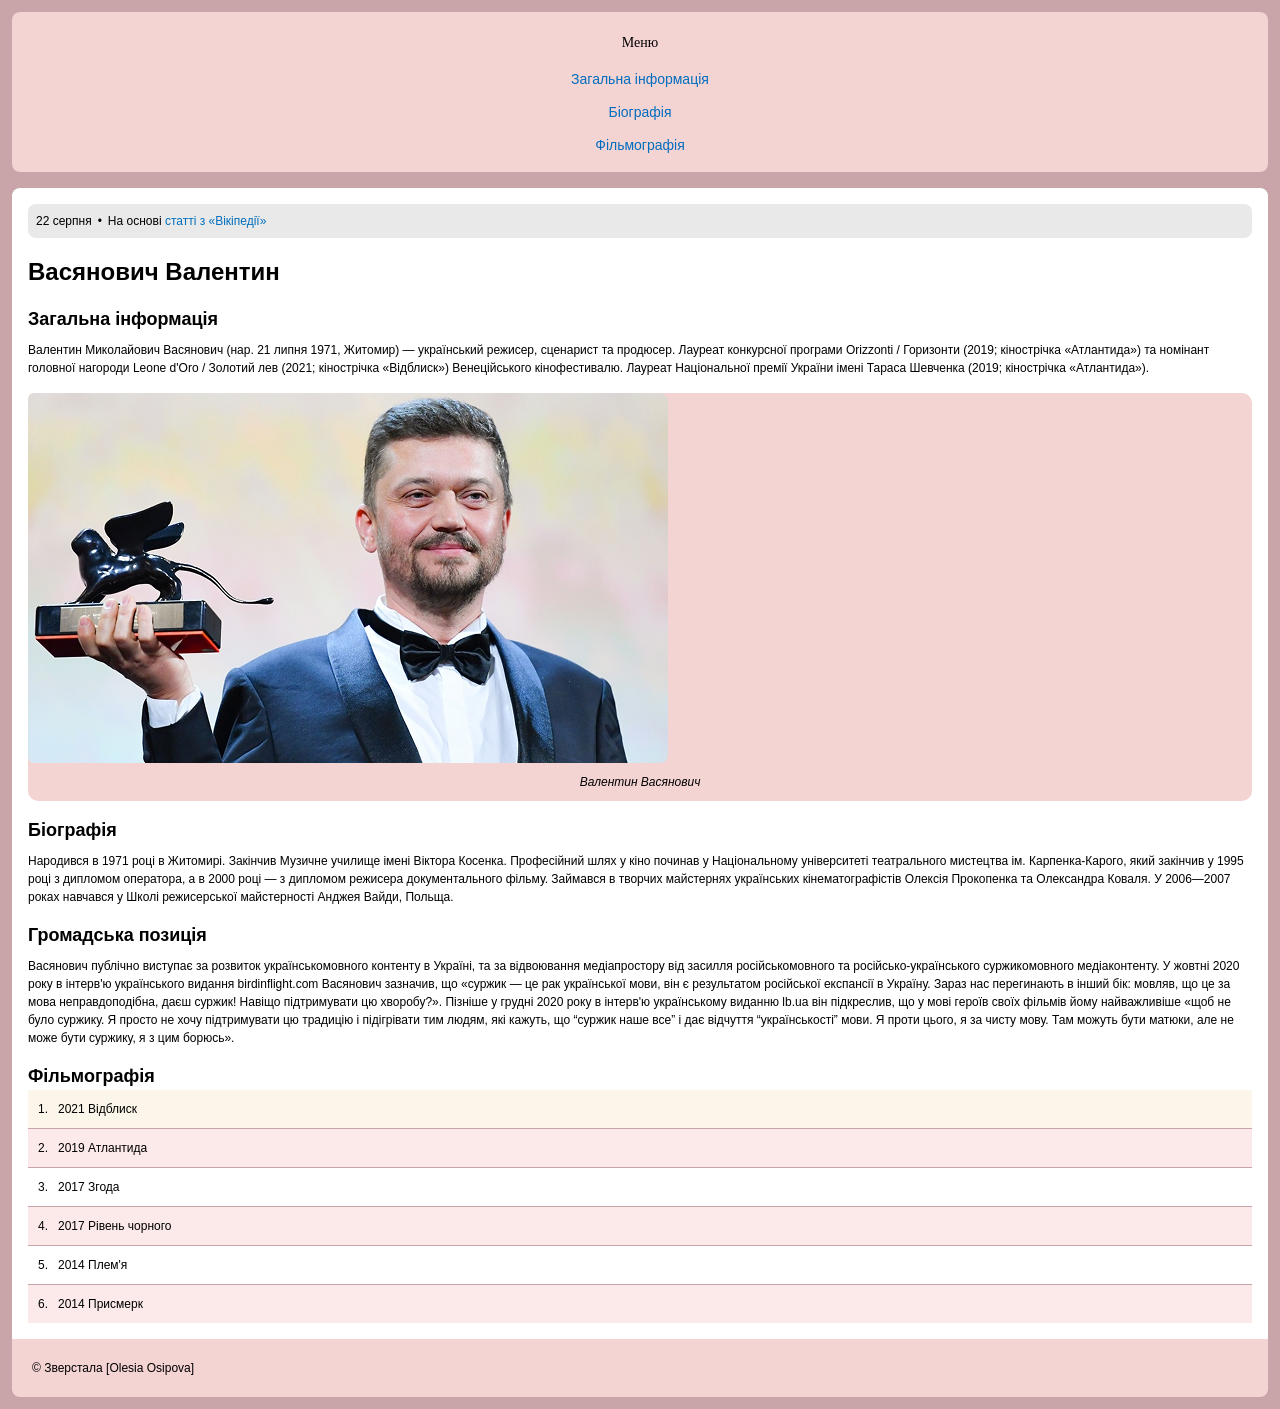
==== lesson_11_practise/index.html @ b1972ccc "Add files via upload" ====
<!DOCTYPE html>
<html lang="en">
<head>
    <meta charset="UTF-8">
    <title>Васянович Валентин</title>
    <link rel="stylesheet" href="style/style.css" type="text/css">
    <meta name="viewport" content="width=device-width, initial-scale=1.0">
</head>
<body>
<div class = "wrapper">
    <header>
        <nav>
            <span class = "menu">Меню</span>
            <ul class = "nav">
                <li><a href = "#">Загальна інформація</a></li>
                <li><a href = "#">Біографія</a></li>
                <li><a href = "#">Фільмографія</a></li>
            </ul>
        </nav>
    </header>

    <main>
        <article class = "date">
            <span>22 серпня</span>&bull;<span>На основі <a href="#">статті з «Вікіпедії»</a></span>
        </article>
        <article class = "main">
            <h1>Васянович Валентин</h1>
            <section class = "info">
                <h2>Загальна інформація</h2>
                <p>Валентин Миколайович Васянович (нар. 21 липня 1971, Житомир) — український режисер, сценарист та продюсер. Лауреат конкурсної програми Orizzonti / Горизонти (2019; кінострічка «Атлантида») та номінант головної нагороди Leone d'Oro / Золотий лев (2021; кінострічка «Відблиск») Венеційського кінофестивалю. Лауреат Національної премії України імені Тараса Шевченка (2019; кінострічка «Атлантида»).</p>
            </section>
            <figure>
                <img src="image/image%201.png" alt="Васянович Валентин">
                <figcaption>Валентин Васянович</figcaption>
            </figure>
            <section class = "info">
                <h2>Біографія</h2>
                <p>Народився в 1971 році в Житомирі. Закінчив Музичне училище імені Віктора Косенка. Професійний шлях у кіно починав у Національному університеті театрального мистецтва ім. Карпенка-Карого, який закінчив у 1995 році з дипломом оператора, а в 2000 році — з дипломом режисера документального фільму. Займався в творчих майстернях українських кінематографістів Олексія Прокопенка та Олександра Коваля. У 2006—2007 роках навчався у Школі режисерської майстерності Анджея Вайди, Польща.</p>
            </section>
            <section class = "info">
                <h2>Громадська позиція</h2>
                <p>Васянович публічно виступає за розвиток українськомовного контенту в Україні, та за відвоювання медіапростору від засилля російськомовного та російсько-українського суржикомовного медіаконтенту. У жовтні 2020 року в інтерв'ю українського видання birdinflight.com Васянович зазначив, що «суржик — це рак української мови, він є результатом російської експансії в Україну. Зараз нас перегинають в інший бік: мовляв, що це за мова неправдоподібна, даєш суржик! Навіщо підтримувати цю хворобу?». Пізніше у грудні 2020 року в інтерв'ю українському виданню lb.ua він підкреслив, що у мові героїв своїх фільмів йому найважливіше «щоб не було суржику. Я просто не хочу підтримувати цю традицію і підігрівати тим людям, які кажуть, що “суржик наше все” і дає відчуття “українськості” мови. Я проти цього, я за чисту мову. Там можуть бути матюки, але не може бути суржику, я з цим борюсь».</p>
            </section>
            <section class = "movie">
                <h2>Фільмографія</h2>
                <ol>
                    <li>2021 Відблиск</li>
                    <li>2019 Атлантида</li>
                    <li>2017 Згода</li>
                    <li>2017 Рівень чорного</li>
                    <li>2014 Плем'я</li>
                    <li>2014 Присмерк</li>
                </ol>
            </section>
        </article>
    </main>
    <footer>
        <span>&copy; Зверстала [Olesia Osipova]</span>
    </footer>
</div>

</body>
</html>
---- lesson_11_practise/style/style.css ----
:root{
    font-family: Verdana, Geneva, Tahoma, sans-serif;
    font-size: 12px;
    line-height: 1.5;
}
*, *:before, *:after {
    box-sizing: inherit;
}
*{
    margin: 0;
    padding: 0;
    text-decoration: none;
    list-style: none;
}
body{
    background: #C9A5AA;
}
.wrapper{
    margin: 12px;
}
nav{
    display: flex;
    flex-direction: column;
    text-align: center;
    align-items: center;
    font-size: 14px;
    border-radius: 8px;
    background: #F4D3D3;
    padding: 10px 0;
}
.menu{
    font-family: "Arial Black", "sans-serif";
    padding: 10px 0;
    display: block;
}
.nav li{
    padding: 6px 0;
    display: block;
    width: 100%;
}
.nav {
    width: 100%;
}
.nav > li > a:hover{
    background: #fff;
}
:link{
    color: #006EBE;
}
:link:hover{
    color: #5EAAE0;
}
:visited{
    color: #0B2570;
}
main{
    display: flex;
    flex-direction: column;
    padding: 16px;
    background: #ffffff;
    border-radius: 8px 8px 0 0;
    margin-top: 16px;
    row-gap: 16px;
}
.date{
    background: #E9E9E9;
    padding: 8px;
    border-radius: 8px;
    display: flex;
    column-gap: 6px;
}
.main{
    display: flex;
    flex-direction: column;
    row-gap: 16px;
}
h1{
    font-size: 24px;
}
.info{
    display: flex;
    flex-direction: column;
    row-gap: 8px;
}
.info h2, .movie h2{
    font-size: 18px;
    font-weight: bold;
}
figure{
    background: #F4D3D3;
    border-radius: 10px;
    text-align: center;
    font-style: italic;
}
figure img {
    display: block;
    max-width: 100%;
}
figcaption{
    padding: 10px 0;
}
.movie ol li{
    padding: 10px;
    border-bottom: 1px solid #C9A5AA;
    padding-left: 30px;
}
ol > li::before{
    content: counter(list-item) ".";
    display: inline-block;
    margin-left: -20px;
    width: 20px;
}
ol > li:last-child{
    border-bottom: none;
}
ol > li:nth-child(1){
    background: #FCF5E9;
}
ol > li:nth-child(even){
    background: #FCE9E9;
}
footer{
    padding: 20px;
    border-radius: 0 0 8px 8px;
    background: #F4D3D3;
}
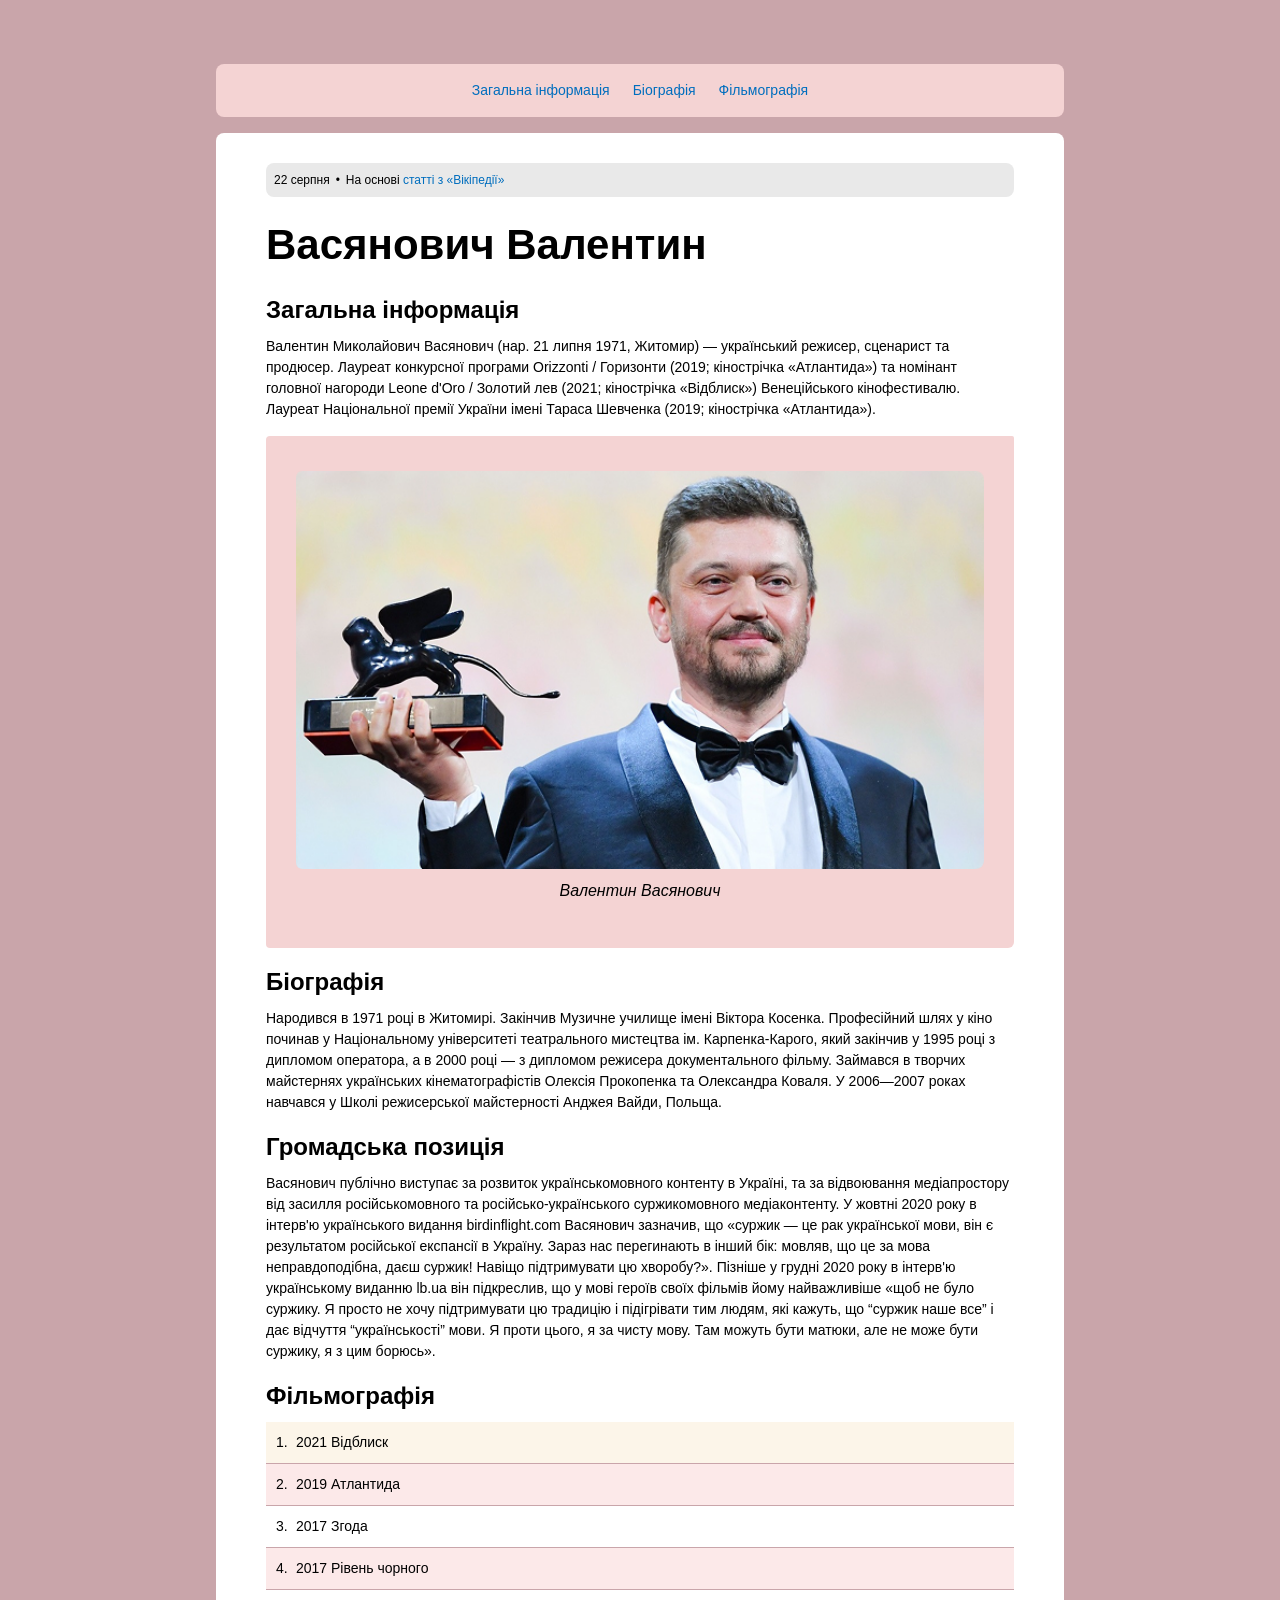
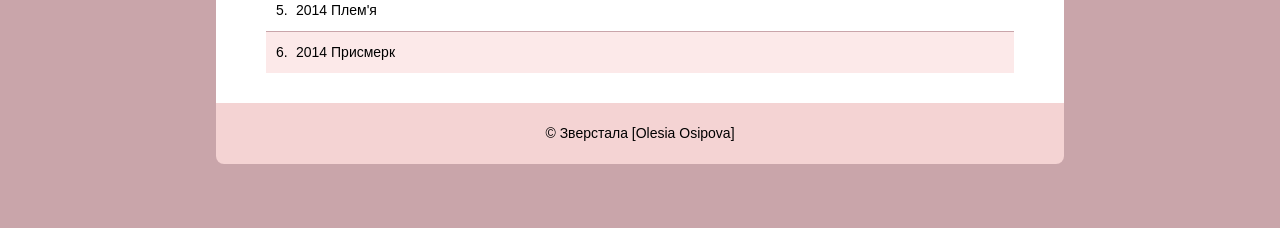
==== commit 916aa0d1: "Add files via upload" ====
--- a/lesson_11_practise/index.html
+++ b/lesson_11_practise/index.html
@@ -30,7 +30,7 @@
                 <p>Валентин Миколайович Васянович (нар. 21 липня 1971, Житомир) — український режисер, сценарист та продюсер. Лауреат конкурсної програми Orizzonti / Горизонти (2019; кінострічка «Атлантида») та номінант головної нагороди Leone d'Oro / Золотий лев (2021; кінострічка «Відблиск») Венеційського кінофестивалю. Лауреат Національної премії України імені Тараса Шевченка (2019; кінострічка «Атлантида»).</p>
             </section>
             <figure>
-                <img src="image/image%201.png" alt="Васянович Валентин">
+                <img src="images/image 1.png" alt="Васянович Валентин">
                 <figcaption>Валентин Васянович</figcaption>
             </figure>
             <section class = "info">
--- a/lesson_11_practise/style/style.css
+++ b/lesson_11_practise/style/style.css
@@ -34,15 +34,23 @@
     display: block;
 }
 .nav li{
-    padding: 6px 0;
+    padding: 0;
     display: block;
     width: 100%;
 }
 .nav {
     width: 100%;
 }
+.nav li a {
+    display: block;
+    width: 100%;
+    padding: 6px 0;
+    color: #006EBE;
+    text-decoration: none;
+}
 .nav > li > a:hover{
     background: #fff;
+    color: #5EAAE0;
 }
 :link{
     color: #006EBE;
@@ -123,4 +131,160 @@
     padding: 20px;
     border-radius: 0 0 8px 8px;
     background: #F4D3D3;
+}
+@media (min-width: 620px){
+    .wrapper{
+        margin: 24px 56px;
+    }
+    main{
+        padding: 16px 60px;
+    }
+    .menu {
+        display: none;
+    }
+    nav{
+        width: auto;
+        padding: 0;
+        display: inline-flex;
+        flex-direction: row;
+    }
+    .nav{
+        display: flex;
+        flex-direction: row;
+        width: auto;
+        padding: 0;
+        column-gap: 3px;
+    }
+    .nav li{
+        width: auto;
+        padding: 6px 10px;
+    }
+    .nav li a{
+        display: block;
+        border-radius: 4px;
+    }
+    .nav li:hover {
+        background: #fff;
+        border-radius: 4px;
+    }
+    figure{
+        background: #F4D3D3;
+        border-radius: 4px 2px 6px 4px;
+        text-align: center;
+        font-style: italic;
+        padding: 20px 30px;
+    }
+    figure img {
+        display: block;
+        max-width: 100%;
+    }
+    h1{
+        font-size: 42px;
+    }
+    .info h2{
+        font-size: 24px;
+        font-weight: bold;
+    }
+    .info p{
+        font-size: 14px;
+        font-weight: 200;
+    }
+    .movie h2{
+        font-size: 24px;
+        font-weight: bold;
+    }
+    .movie ol{
+        margin-top: 8px;
+    }
+    .movie ol li{
+        font-size: 14px;
+    }
+    footer{
+        text-align: center;
+    }
+    footer span{
+        font-size: 14px;
+    }
+}
+@media (min-width: 820px){
+    .wrapper{
+        margin: 64px 216px;
+    }
+    main{
+        padding: 30px 50px;
+    }
+    .menu {
+        display: none;
+    }
+    nav{
+        width: 100%;
+        padding-top: 4px;
+        padding-bottom: 4px;
+        display: inline-flex;
+        flex-direction: row;
+        justify-content: center;
+    }
+    .nav{
+        display: flex;
+        flex-direction: row;
+        width: auto;
+        padding: 0;
+        column-gap: 3px;
+    }
+    .nav li{
+        width: auto;
+        padding: 6px 10px;
+    }
+    .nav li a{
+        display: block;
+        border-radius: 4px;
+    }
+    .nav li:hover {
+        background: #fff;
+        border-radius: 4px;
+    }
+    figure{
+        background: #F4D3D3;
+        border-radius: 4px 2px 6px 4px;
+        text-align: center;
+        font-style: italic;
+        padding: 35px 30px;
+        display: flex;
+        flex-direction: column;
+        justify-content: center;
+    }
+    figure img {
+        display: block;
+        max-width: 100%;
+    }
+    figure figcaption{
+        font-size: 16px;
+    }
+    h1{
+        font-size: 42px;
+    }
+    .info h2{
+        font-size: 24px;
+        font-weight: bold;
+    }
+    .info p{
+        font-size: 14px;
+        font-weight: 200;
+    }
+    .movie h2{
+        font-size: 24px;
+        font-weight: bold;
+    }
+    .movie ol{
+        margin-top: 8px;
+    }
+    .movie ol li{
+        font-size: 14px;
+    }
+    footer{
+        text-align: center;
+    }
+    footer span{
+        font-size: 14px;
+    }
 }
